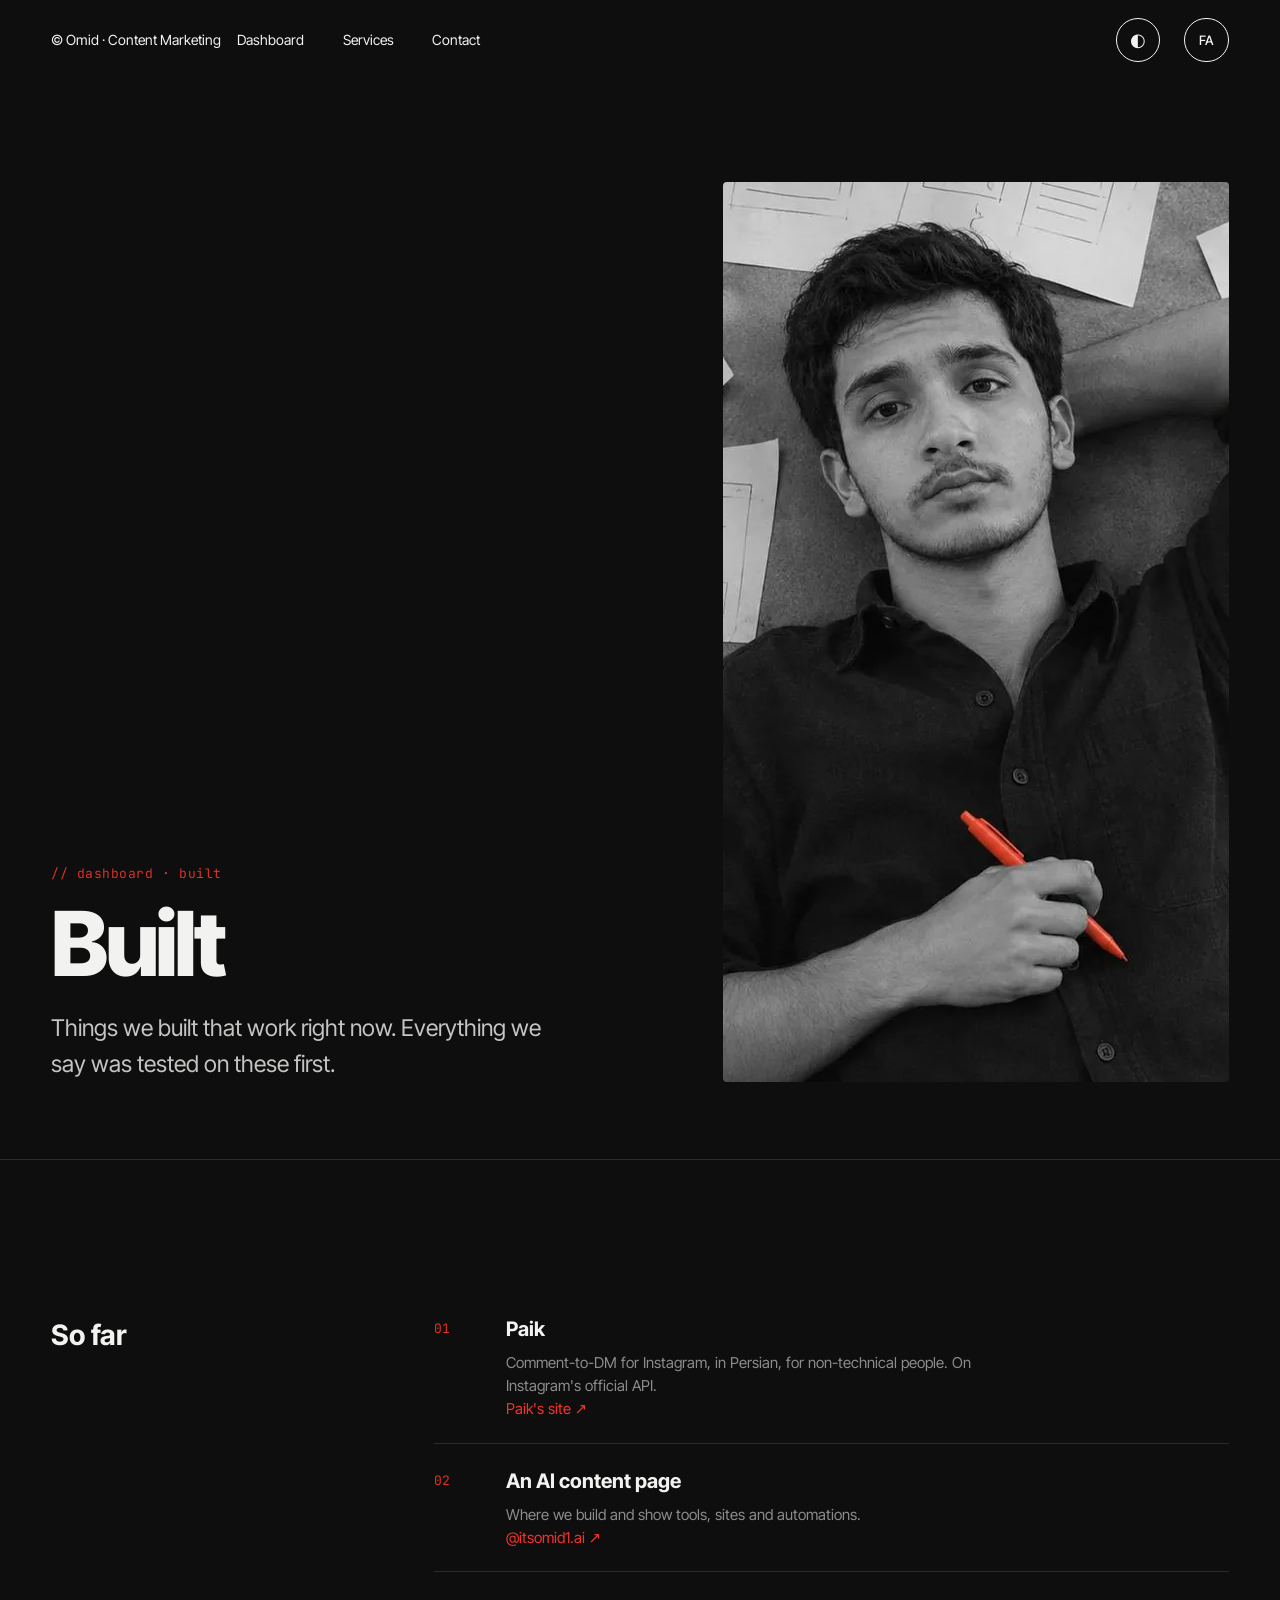
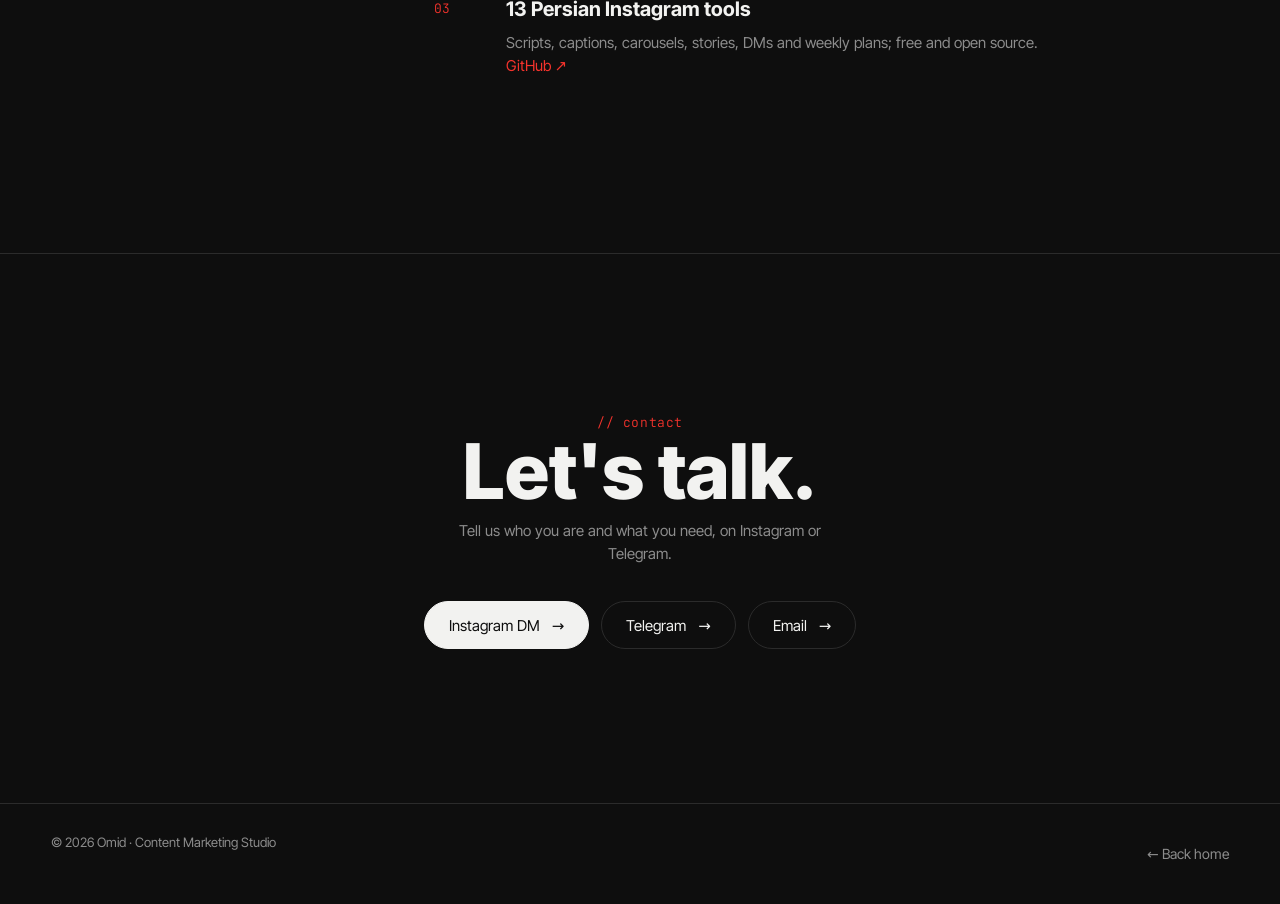
==== built.html @ 285864b6 "Omid personal-brand site: bilingual, light/dark, 8 pages Co-Authored-By: Claude Opus 5.5 <noreply@an" ====
<!doctype html>
<html lang="fa" dir="rtl">
<head>
<meta charset="utf-8">
<meta name="viewport" content="width=device-width, initial-scale=1">
<title>ساخته‌ها | امید</title>
<meta name="description" content="چیزهایی که ساختیم و همین الان کار می‌کنن. هر حرفی می‌زنیم، اول روی همین‌ها امتحان شده.">
<meta property="og:title" content="ساخته‌ها | امید">
<meta property="og:image" content="https://omidkhavari1708-pixel.github.io/omidtalks/img/og.jpg">
<meta name="theme-color" content="#0e0e0e">
<meta name="title-en" content="Built | Omid">
<link rel="stylesheet" href="css/site.css">
</head>
<body>
<nav class="nav dark">
  <a href="index.html" data-en="© Omid · Content Marketing">© امید · کانتنت مارکتینگ</a>
  <div class="links"><a href="index.html#dash" data-en="Dashboard">داشبورد</a><a href="index.html#services" data-en="Services">خدمات</a><a href="#contact" data-en="Contact">تماس</a></div>
  <button class="theme" type="button" aria-label="Light / dark" title="Light / dark"><span aria-hidden="true">◐</span></button>
  <button class="lang" type="button" aria-label="English" data-en-aria="فارسی">EN</button>
</nav>
<main>
<header class="page-head">
  <div class="rv"><span class="tag">// dashboard · built</span><h1 data-en="Built">ساخته‌ها</h1><p class="lead" data-en="Things we built that work right now. Everything we say was tested on these first.">چیزهایی که ساختیم و همین الان کار می‌کنن. هر حرفی می‌زنیم، اول روی همین‌ها امتحان شده.</p></div>
  <img class="rv" src="img/sketches.webp" alt="" width="1600" height="900">
</header>
<section class="block rv"><h2 data-en="So far">تا امروز</h2><ol class="items"><li><b>01</b><div><h3 data-en="Paik">پیک</h3><p data-en="Comment-to-DM for Instagram, in Persian, for non-technical people. On Instagram's official API.">کامنت به دایرکت برای اینستاگرام، فارسی و برای آدمای غیرفنی. روی API رسمی اینستاگرام.</p><p><a href="https://paikfa1omidkhavarei.github.io" target="_blank" rel="noopener"><span data-en="Paik's site">سایت پیک</span> ↗</a></p></div></li><li><b>02</b><div><h3 data-en="An AI content page">پیج تولید محتوای AI</h3><p data-en="Where we build and show tools, sites and automations.">جایی که ابزارها، سایت‌ها و اتوماسیون‌ها رو می‌سازیم و نشون می‌دیم.</p><p><a href="https://instagram.com/itsomid1.ai" target="_blank" rel="noopener"><span data-en="@itsomid1.ai">@itsomid1.ai</span> ↗</a></p></div></li><li><b>03</b><div><h3 data-en="13 Persian Instagram tools">۱۳ ابزار فارسی اینستاگرام</h3><p data-en="Scripts, captions, carousels, stories, DMs and weekly plans; free and open source.">سناریو، کپشن، کاروسل، استوری، دایرکت و برنامه‌ی هفته؛ رایگان و متن‌باز.</p><p><a href="https://github.com/omidkhavari1708-pixel/instagram-agent-fa" target="_blank" rel="noopener"><span data-en="GitHub">گیت‌هاب</span> ↗</a></p></div></li></ol></section>
<section class="cta" id="contact">
  <span class="tag">// contact</span>
  <h2 data-en="Let's talk.">بیا حرف بزنیم.</h2>
  <p class="small" style="margin:0 auto 8px" data-en="Tell us who you are and what you need, on Instagram or Telegram.">بگو کی هستی و دنبال چی هستی؛ تو دایرکت یا تلگرام.</p>
  <div class="row">
    <a class="btn solid" href="https://ig.me/m/omidtalks1" target="_blank" rel="noopener"><span data-en="Instagram DM">دایرکت اینستاگرام</span><i aria-hidden="true">←</i></a>
    <a class="btn" href="https://t.me/itsomid_ai" target="_blank" rel="noopener"><span data-en="Telegram">تلگرام</span><i aria-hidden="true">←</i></a>
    <a class="btn" href="mailto:omidkhavarimarketer@gmail.com"><span data-en="Email">ایمیل</span><i aria-hidden="true">←</i></a>
  </div>
</section>
</main>
<footer><span data-en="© 2026 Omid · Content Marketing Studio">© ۱۴۰۵ امید · استودیوی کانتنت مارکتینگ</span><a class="back" href="index.html"><span data-en="← Back home">← برگشت به صفحه‌ی اصلی</span></a></footer>
<script src="js/site.js"></script>
</body>
</html>
---- css/site.css ----
@font-face{font-family:Nimkat;src:url(../fonts/nimkat.woff2) format("woff2");font-display:swap}
@font-face{font-family:"Inter Tight";src:url(../fonts/inter-tight.woff2) format("woff2");font-weight:400 800;font-display:swap}
@font-face{font-family:Mono;src:url(../fonts/jetbrains-mono.woff2) format("woff2");font-weight:300;font-display:swap}
html[data-theme=light]{--ink:#f4f4f2;--ink2:#e9e9e6;--paper:#0e0e0e;--mute:#5e5e5e;--line:#d2d2d0}
:root{--ink:#0e0e0e;--ink2:#161616;--paper:#f2f2f0;--mute:#8c8c8c;--line:#2b2b2b;--accent:#F5332C;--pad:clamp(16px,4vw,56px);--ease:cubic-bezier(.2,.7,.2,1)}
*{box-sizing:border-box;margin:0;padding:0}
html{scroll-behavior:smooth}
body{background:var(--ink);color:var(--paper);font:400 17px/1.7 Nimkat,"Inter Tight",system-ui,sans-serif;-webkit-font-smoothing:antialiased}
html[lang=en] body{font-family:"Inter Tight",system-ui,sans-serif;line-height:1.55}
a{color:inherit;text-decoration:none}
img{display:block;max-width:100%}
:focus-visible{outline:2px solid var(--accent);outline-offset:3px}
.tag{font:300 13px/1 Mono,monospace;color:var(--accent);letter-spacing:.04em;direction:ltr;unicode-bidi:isolate}
section{padding:clamp(72px,12vw,160px) var(--pad);border-top:1px solid var(--line)}

/* nav */
.nav{position:absolute;inset:0 0 auto;z-index:5;display:flex;align-items:center;justify-content:space-between;gap:16px;padding:18px var(--pad);color:#0e0e0e;font-size:14px}
.nav .links{display:flex;gap:clamp(14px,3vw,40px)}
.nav a:hover{color:var(--accent)}
.lang{min-width:44px;min-height:44px;border:1px solid currentColor;border-radius:99px;background:none;color:inherit;font:500 13px "Inter Tight",sans-serif;cursor:pointer;padding:0 14px}
.lang:hover,.theme:hover{background:#0e0e0e;color:#f2f2f0}
.theme{min-width:44px;min-height:44px;border:1px solid currentColor;border-radius:99px;background:none;color:inherit;font-size:18px;cursor:pointer;margin-inline-start:auto}
.nav .theme+.lang{margin-inline-start:8px}

/* hero: photo, then name, then cut-out on top so the head sits over the letters */
.hero{position:relative;height:100svh;min-height:560px;overflow:hidden;background:#969696;color:#0e0e0e;border:0;padding:0}
.hero>img{position:absolute;inset:0;width:100%;height:100%;object-fit:cover;object-position:78% 30%}
.hero .cut{z-index:3;pointer-events:none}
.name{position:absolute;z-index:2;left:var(--pad);top:20vh;direction:rtl;font:800 clamp(6rem,21vw,22rem)/.8 Nimkat,sans-serif;letter-spacing:-.02em;white-space:nowrap}
html[lang=en] .name{direction:ltr;font-family:"Inter Tight";letter-spacing:-.06em;font-weight:600}
.role{position:absolute;z-index:4;left:var(--pad);bottom:clamp(28px,7vh,72px);font-size:clamp(22px,3.2vw,44px);line-height:1.15;font-weight:600}
.role .tag{display:block;margin-bottom:12px}
.scroll{position:absolute;z-index:4;right:var(--pad);bottom:clamp(28px,7vh,72px);font:300 12px Mono,monospace;writing-mode:vertical-rl;color:var(--paper);opacity:.8}

/* intro */
.intro{display:grid;grid-template-columns:1.25fr 1fr;gap:clamp(32px,6vw,96px);align-items:center}
.statement{font-size:clamp(26px,3.6vw,52px);line-height:1.35;font-weight:600;margin:18px 0 28px}
html[lang=en] .statement{line-height:1.15;letter-spacing:-.02em}
.statement em{font-style:normal;color:var(--accent)}
.small{color:var(--mute);max-width:46ch;font-size:15px}
.intro figure img{width:100%;aspect-ratio:16/9;object-fit:cover;border-radius:4px}

/* button: orange fill slides in from the start edge, arrow nudges forward */
.btn{position:relative;display:inline-flex;align-items:center;gap:12px;min-height:48px;padding:0 24px;border:1px solid var(--line);border-radius:99px;overflow:hidden;isolation:isolate;font-size:15px;margin-top:28px;transition:border-color .3s}
.btn::before{content:"";position:absolute;inset:0;z-index:-1;background:var(--accent);transform:scaleX(0);transform-origin:right;transition:transform .45s var(--ease)}
html[dir=ltr] .btn::before{transform-origin:left}
.btn:hover{border-color:var(--accent)}.btn:hover::before{transform:scaleX(1)}
.btn i{font-style:normal;transition:transform .35s var(--ease)}
.btn:hover i{transform:translateX(-5px)}html[dir=ltr] .btn:hover i{transform:translateX(5px)}
.btn.solid{background:var(--paper);color:var(--ink);border-color:var(--paper)}
.btn.solid:hover{color:var(--paper)}

/* dashboard rail */
.head{display:flex;align-items:end;justify-content:space-between;gap:24px;margin-bottom:40px}
.head h2{font-size:clamp(30px,4.4vw,64px);line-height:1.1;font-weight:700}
html[lang=en] .head h2{letter-spacing:-.03em}
.hint{font:300 12px Mono,monospace;color:var(--mute);white-space:nowrap}
.rail{display:grid;grid-auto-flow:column;grid-auto-columns:min(82vw,430px);gap:16px;overflow-x:auto;scroll-snap-type:x mandatory;padding-bottom:12px;cursor:grab;scrollbar-width:thin;scrollbar-color:#333 transparent}
.rail.drag{cursor:grabbing;scroll-snap-type:none}
.card{scroll-snap-align:start;background:var(--ink2);border:1px solid var(--line);border-radius:6px;overflow:hidden;display:flex;flex-direction:column;user-select:none}
.card img{aspect-ratio:4/5;object-fit:cover;width:100%;-webkit-user-drag:none}
.card .body{padding:24px;display:flex;flex-direction:column;gap:12px;flex:1}
.card h3{font-size:22px;font-weight:700}
.card li{list-style:none;padding:10px 0;border-top:1px solid var(--line);font-size:15px;display:flex;gap:10px}
.card li b{color:var(--accent);font:300 13px Mono,monospace;padding-top:3px}
.count{font:300 clamp(64px,8vw,104px)/1 Mono,monospace;color:transparent;-webkit-text-stroke:1px var(--paper)}
.card a.more{margin-top:auto;color:var(--accent);font-size:14px}

/* services */
.svc{display:grid;grid-template-columns:minmax(120px,1fr) 2fr minmax(160px,1fr);gap:clamp(20px,4vw,64px);padding:clamp(40px,6vw,72px) 0;border-top:1px solid var(--line);align-items:start}
.svc:first-of-type{border-top:0}
.num{font:300 clamp(80px,12vw,180px)/.85 Mono,monospace;color:transparent;-webkit-text-stroke:1px var(--paper);direction:ltr}
.svc h3{font-size:clamp(26px,3vw,42px);line-height:1.2;font-weight:700;margin-bottom:12px}
html[lang=en] .svc h3{letter-spacing:-.02em}
.svc p{color:var(--mute);max-width:52ch;font-size:15px;margin-bottom:22px}
.svc ol{list-style:none}
.svc ol li{display:flex;justify-content:space-between;gap:16px;padding:12px 0;border-top:1px solid var(--line);font-size:15px}
.svc ol li span{font:300 12px Mono,monospace;color:var(--mute)}
.svc img{width:100%;aspect-ratio:3/4;object-fit:cover;border-radius:4px;filter:grayscale(.15)}

/* contact */
.contact{position:relative;min-height:90svh;display:flex;align-items:end;overflow:hidden;padding-bottom:clamp(48px,8vw,96px)}
.contact>img{position:absolute;inset:0;width:100%;height:100%;object-fit:cover;opacity:.55}
.contact::after{content:"";position:absolute;inset:0;background:linear-gradient(to top,var(--ink) 15%,transparent 70%)}
.contact .in{position:relative;z-index:1}
.contact h2{font-size:clamp(48px,9vw,140px);line-height:.95;font-weight:800;margin:16px 0 8px}
html[lang=en] .contact h2{letter-spacing:-.05em}
.contact .row{display:flex;flex-wrap:wrap;gap:12px}
footer{display:flex;justify-content:space-between;flex-wrap:wrap;gap:12px;padding:28px var(--pad);border-top:1px solid var(--line);color:var(--mute);font-size:13px}

/* reveal */
html.js .rv{opacity:0;transform:translateY(24px);transition:opacity .8s var(--ease),transform .8s var(--ease)}
html.js .rv.on{opacity:1;transform:none}
@media (prefers-reduced-motion:reduce){html{scroll-behavior:auto}.rv{opacity:1;transform:none;transition:none}.btn::before,.btn i{transition:none}}


/* detail pages */
.nav.dark{position:relative;color:var(--paper)}
.nav.dark .lang:hover,.nav.dark .theme:hover{background:var(--paper);color:var(--ink)}
.page-head{padding:clamp(48px,8vw,110px) var(--pad) clamp(40px,6vw,80px);display:grid;grid-template-columns:1.2fr 1fr;gap:clamp(28px,5vw,80px);align-items:end}
.page-head h1{font-size:clamp(44px,7vw,110px);line-height:1;font-weight:800;margin:14px 0 22px}
html[lang=en] .page-head h1{letter-spacing:-.04em}
.page-head .lead{font-size:clamp(18px,1.8vw,24px);color:var(--paper);opacity:.8;max-width:40ch}
.page-head img{width:100%;aspect-ratio:16/9;object-fit:cover;border-radius:4px}
.block{display:grid;grid-template-columns:minmax(160px,1fr) 2.4fr;gap:clamp(20px,4vw,64px)}
.block h2{font-size:clamp(22px,2.2vw,30px);font-weight:700}
.items{list-style:none}
.items li{display:grid;grid-template-columns:56px 1fr;gap:16px;padding:22px 0;border-top:1px solid var(--line)}
.items li:first-child{border-top:0;padding-top:0}
.items b{font:300 13px Mono,monospace;color:var(--accent);padding-top:6px;direction:ltr}
.items h3{font-size:20px;font-weight:700;margin-bottom:6px}
.items p{color:var(--mute);font-size:15px;max-width:60ch}
.items a{color:var(--accent)}
details{border-top:1px solid var(--line);padding:18px 0}
details:first-child{border-top:0;padding-top:0}
summary{cursor:pointer;font-size:18px;font-weight:600;list-style:none;display:flex;justify-content:space-between;gap:16px;min-height:44px;align-items:center}
summary::after{content:"+";color:var(--accent);font:300 22px Mono,monospace}
details[open] summary::after{content:"−"}
details p{color:var(--mute);margin-top:10px;max-width:60ch}
.cta{text-align:center}
.cta h2{font-size:clamp(36px,6vw,88px);line-height:1;font-weight:800;margin-bottom:8px}
.cta .row{display:flex;justify-content:center;flex-wrap:wrap;gap:12px}
.back{display:inline-flex;min-height:44px;align-items:center;color:var(--mute);font-size:14px}
.back:hover{color:var(--accent)}
.svc h3 a:hover,.card h3 a:hover{color:var(--accent)}
@media (max-width:860px){.page-head,.block{grid-template-columns:1fr}}

@media (max-width:860px){
  .nav .links,.nav>a{display:none}
  .nav{justify-content:flex-end}
  .hero{background:#969696}
  .hero>img{top:auto;height:74%;object-position:74% 0}
  .name{top:11vh;inset-inline:0;left:0;text-align:center;font-size:36vw}
  .role{color:#f2f2f0}
  .intro{grid-template-columns:1fr}
  .svc{grid-template-columns:1fr}
  .svc img{aspect-ratio:4/5;max-height:70svh}
  .num{font-size:96px}
  .head{flex-direction:column;align-items:start}
}
@media (max-width:860px){.nav.dark>a{display:inline-flex}.nav.dark{justify-content:space-between}}
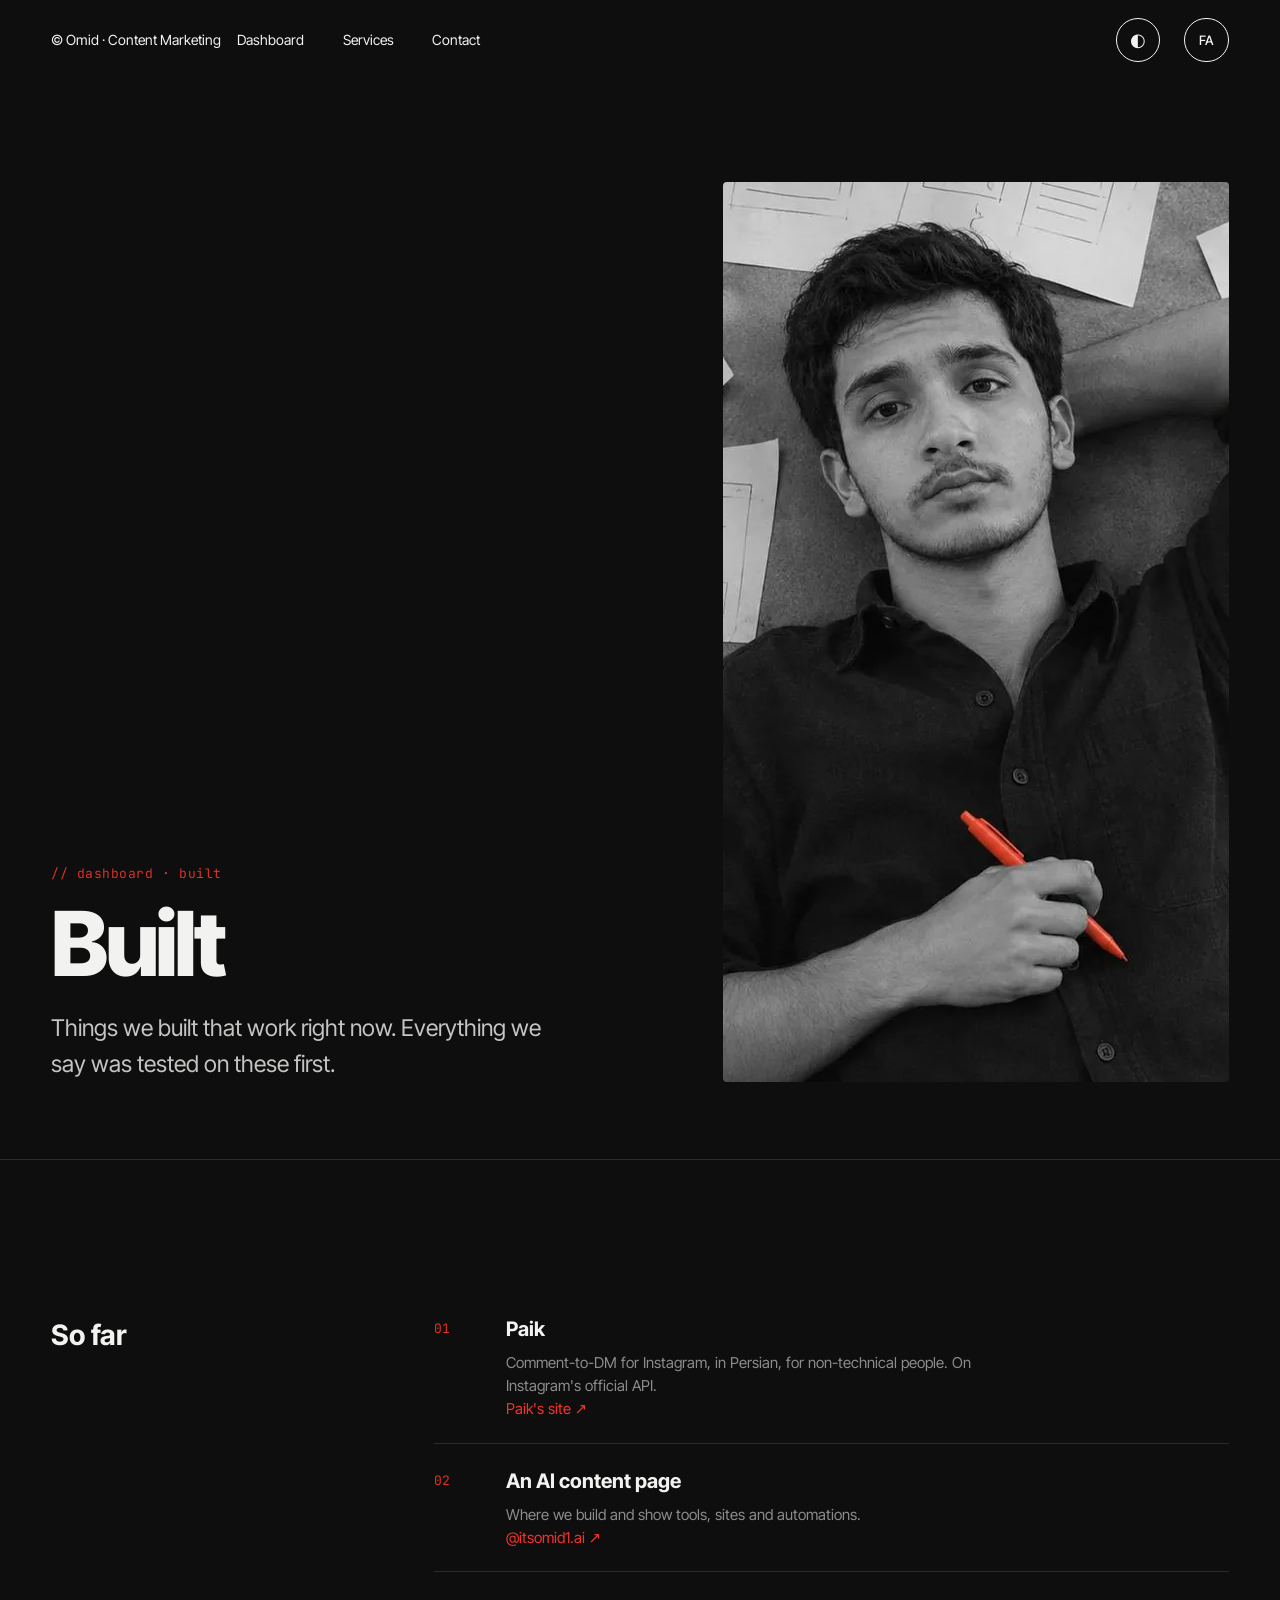
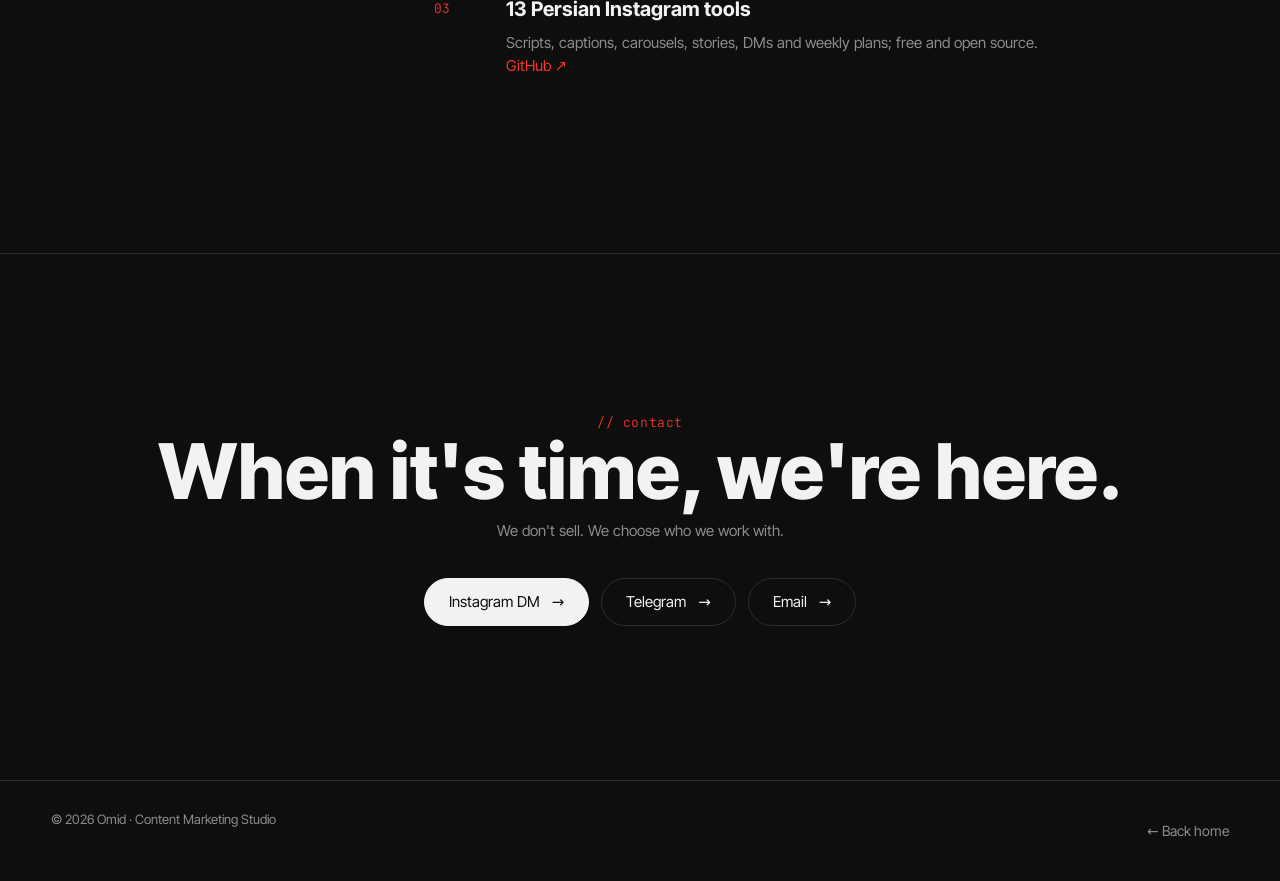
==== commit 934a8c07: "Quiet-luxury copy: why we exist, we don't sell, evidence rule Co-Authored-By: Claude Opus 5.5 <norep" ====
--- a/built.html
+++ b/built.html
@@ -26,8 +26,8 @@
 <section class="block rv"><h2 data-en="So far">تا امروز</h2><ol class="items"><li><b>01</b><div><h3 data-en="Paik">پیک</h3><p data-en="Comment-to-DM for Instagram, in Persian, for non-technical people. On Instagram's official API.">کامنت به دایرکت برای اینستاگرام، فارسی و برای آدمای غیرفنی. روی API رسمی اینستاگرام.</p><p><a href="https://paikfa1omidkhavarei.github.io" target="_blank" rel="noopener"><span data-en="Paik's site">سایت پیک</span> ↗</a></p></div></li><li><b>02</b><div><h3 data-en="An AI content page">پیج تولید محتوای AI</h3><p data-en="Where we build and show tools, sites and automations.">جایی که ابزارها، سایت‌ها و اتوماسیون‌ها رو می‌سازیم و نشون می‌دیم.</p><p><a href="https://instagram.com/itsomid1.ai" target="_blank" rel="noopener"><span data-en="@itsomid1.ai">@itsomid1.ai</span> ↗</a></p></div></li><li><b>03</b><div><h3 data-en="13 Persian Instagram tools">۱۳ ابزار فارسی اینستاگرام</h3><p data-en="Scripts, captions, carousels, stories, DMs and weekly plans; free and open source.">سناریو، کپشن، کاروسل، استوری، دایرکت و برنامه‌ی هفته؛ رایگان و متن‌باز.</p><p><a href="https://github.com/omidkhavari1708-pixel/instagram-agent-fa" target="_blank" rel="noopener"><span data-en="GitHub">گیت‌هاب</span> ↗</a></p></div></li></ol></section>
 <section class="cta" id="contact">
   <span class="tag">// contact</span>
-  <h2 data-en="Let's talk.">بیا حرف بزنیم.</h2>
-  <p class="small" style="margin:0 auto 8px" data-en="Tell us who you are and what you need, on Instagram or Telegram.">بگو کی هستی و دنبال چی هستی؛ تو دایرکت یا تلگرام.</p>
+  <h2 data-en="When it's time, we're here.">هر وقت وقتش شد، ما این‌جاییم.</h2>
+  <p class="small" style="margin:0 auto 8px" data-en="We don't sell. We choose who we work with.">ما چیزی نمی‌فروشیم. انتخاب می‌کنیم با کی کار کنیم.</p>
   <div class="row">
     <a class="btn solid" href="https://ig.me/m/omidtalks1" target="_blank" rel="noopener"><span data-en="Instagram DM">دایرکت اینستاگرام</span><i aria-hidden="true">←</i></a>
     <a class="btn" href="https://t.me/itsomid_ai" target="_blank" rel="noopener"><span data-en="Telegram">تلگرام</span><i aria-hidden="true">←</i></a>
--- a/css/site.css
+++ b/css/site.css
@@ -80,7 +80,7 @@
 
 /* contact */
 .contact{position:relative;min-height:90svh;display:flex;align-items:end;overflow:hidden;padding-bottom:clamp(48px,8vw,96px)}
-.contact>img{position:absolute;inset:0;width:100%;height:100%;object-fit:cover;opacity:.55}
+.contact>img{position:absolute;inset:0;width:100%;height:100%;object-fit:cover;object-position:50% 25%;opacity:.55}
 .contact::after{content:"";position:absolute;inset:0;background:linear-gradient(to top,var(--ink) 15%,transparent 70%)}
 .contact .in{position:relative;z-index:1}
 .contact h2{font-size:clamp(48px,9vw,140px);line-height:.95;font-weight:800;margin:16px 0 8px}
@@ -139,3 +139,4 @@
   .head{flex-direction:column;align-items:start}
 }
 @media (max-width:860px){.nav.dark>a{display:inline-flex}.nav.dark{justify-content:space-between}}
+@media (min-width:861px){.contact{display:grid;grid-template-columns:1.3fr 1fr;gap:clamp(32px,6vw,96px);align-items:end;min-height:0}.contact::after{display:none}.contact>img{position:relative;inset:auto;order:2;width:100%;height:auto;aspect-ratio:3/4;object-position:50% 30%;opacity:1;border-radius:4px}}
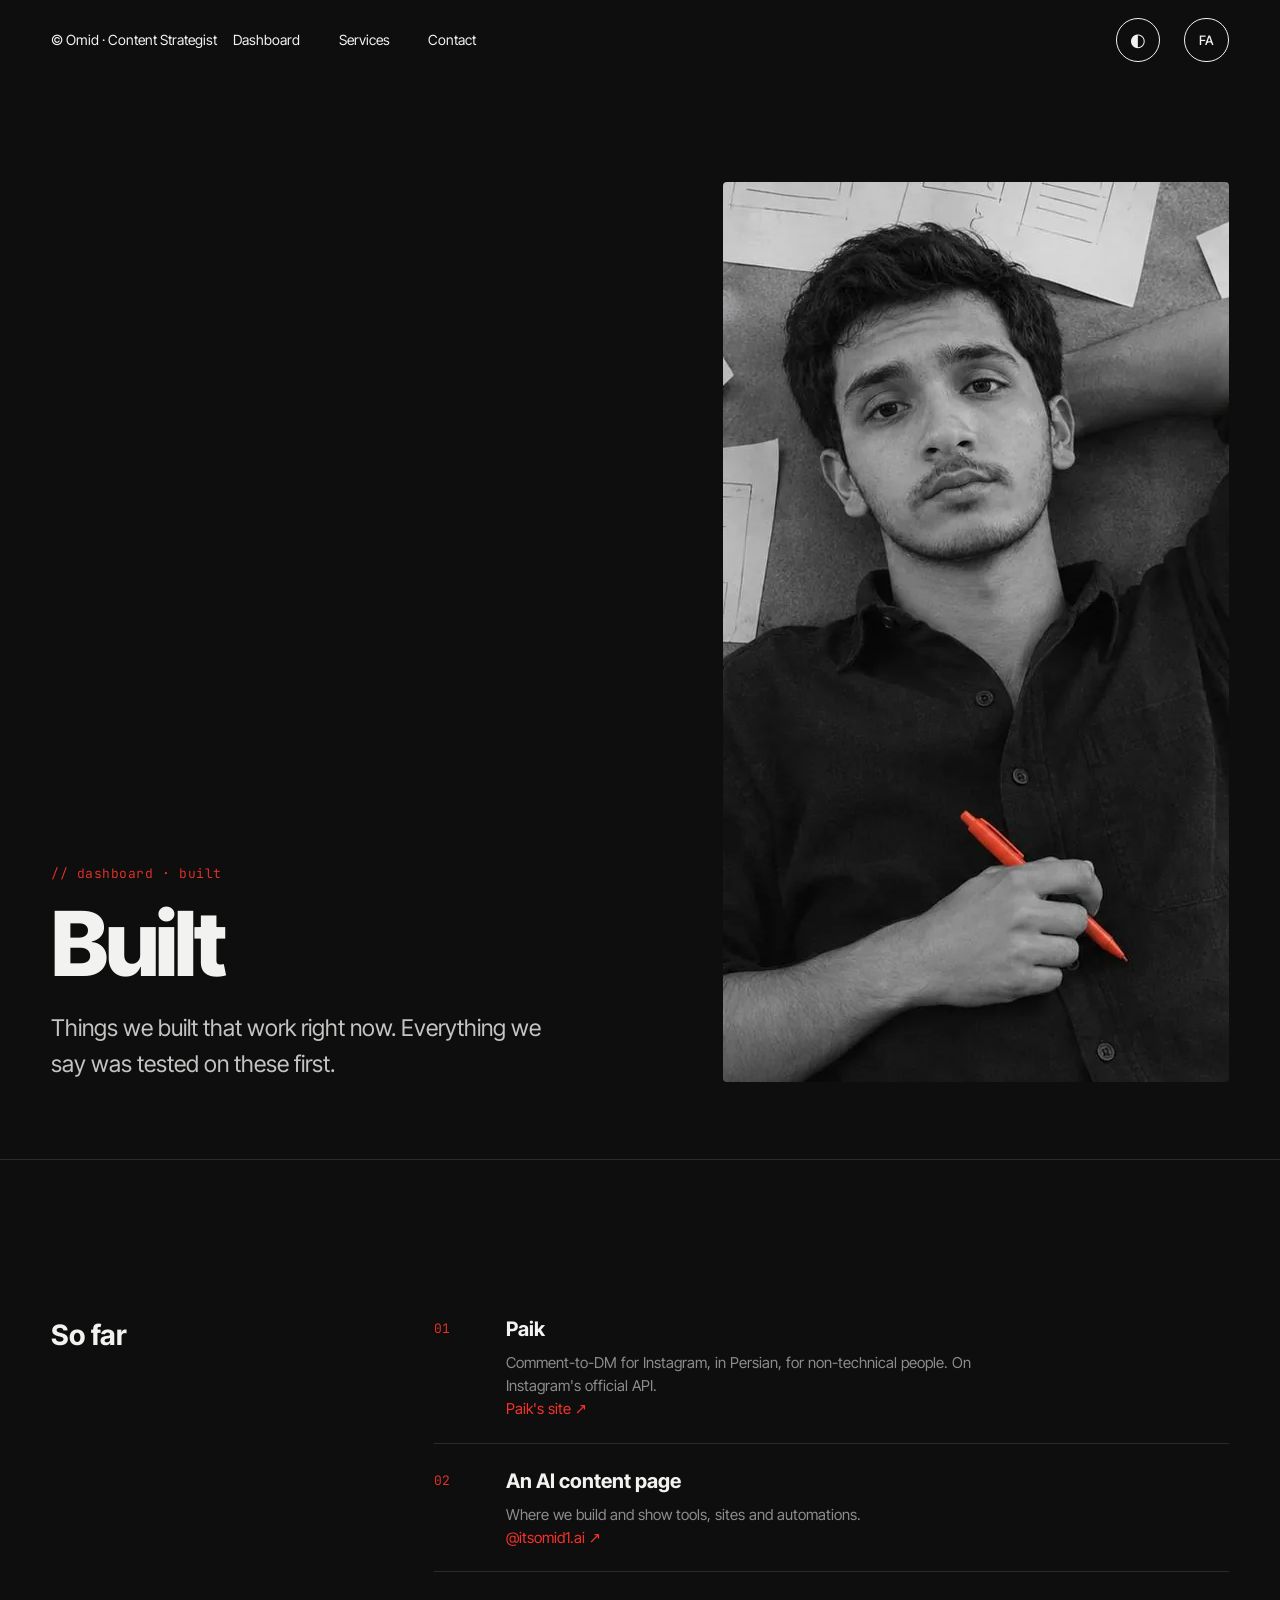
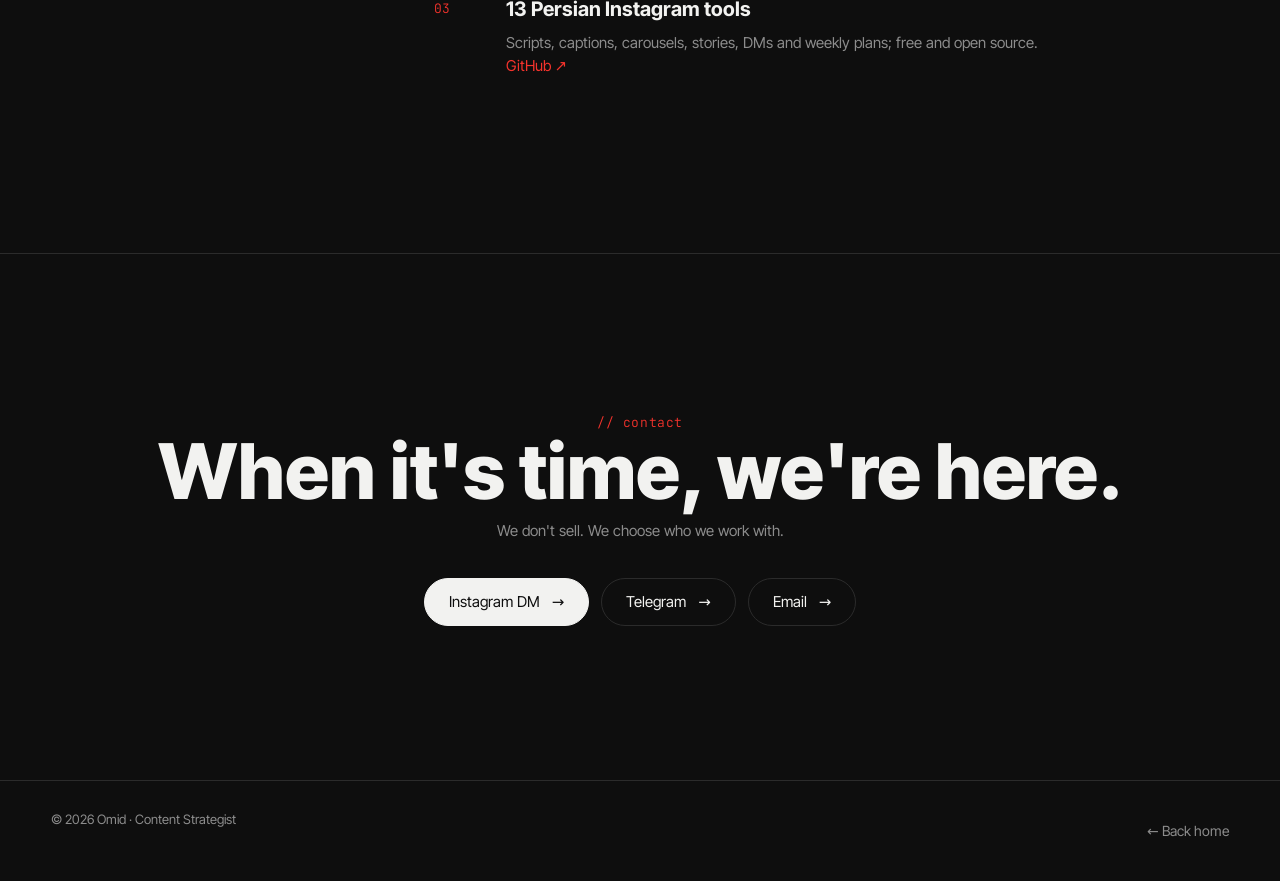
==== commit 5a802bac: "Reposition: Content Strategist Co-Authored-By: Claude Opus 5.5 <noreply@anthropic.com>" ====
--- a/built.html
+++ b/built.html
@@ -13,7 +13,7 @@
 </head>
 <body>
 <nav class="nav dark">
-  <a href="index.html" data-en="© Omid · Content Marketing">© امید · کانتنت مارکتینگ</a>
+  <a href="index.html" data-en="© Omid · Content Strategist">© امید · استراتژیست محتوا</a>
   <div class="links"><a href="index.html#dash" data-en="Dashboard">داشبورد</a><a href="index.html#services" data-en="Services">خدمات</a><a href="#contact" data-en="Contact">تماس</a></div>
   <button class="theme" type="button" aria-label="Light / dark" title="Light / dark"><span aria-hidden="true">◐</span></button>
   <button class="lang" type="button" aria-label="English" data-en-aria="فارسی">EN</button>
@@ -35,7 +35,7 @@
   </div>
 </section>
 </main>
-<footer><span data-en="© 2026 Omid · Content Marketing Studio">© ۱۴۰۵ امید · استودیوی کانتنت مارکتینگ</span><a class="back" href="index.html"><span data-en="← Back home">← برگشت به صفحه‌ی اصلی</span></a></footer>
+<footer><span data-en="© 2026 Omid · Content Strategist">© ۱۴۰۵ امید · استراتژیست محتوا</span><a class="back" href="index.html"><span data-en="← Back home">← برگشت به صفحه‌ی اصلی</span></a></footer>
 <script src="js/site.js"></script>
 </body>
 </html>
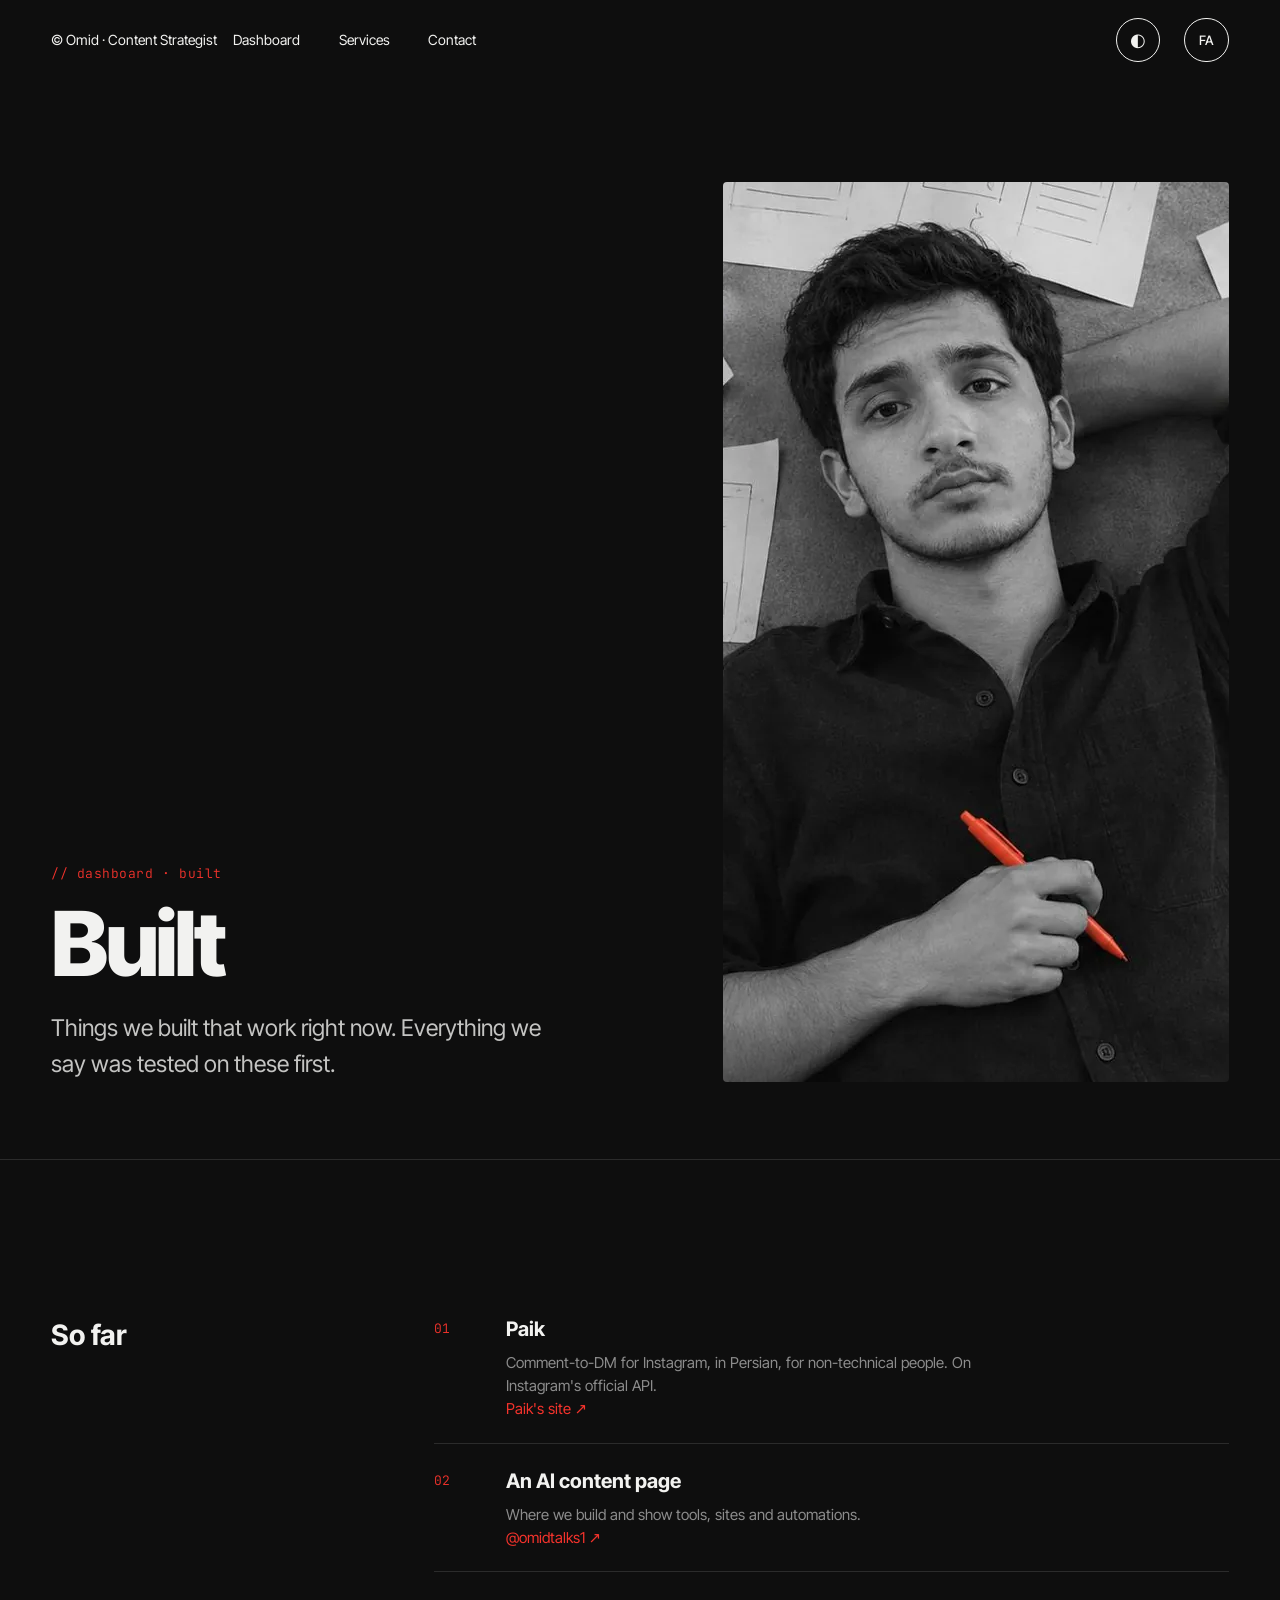
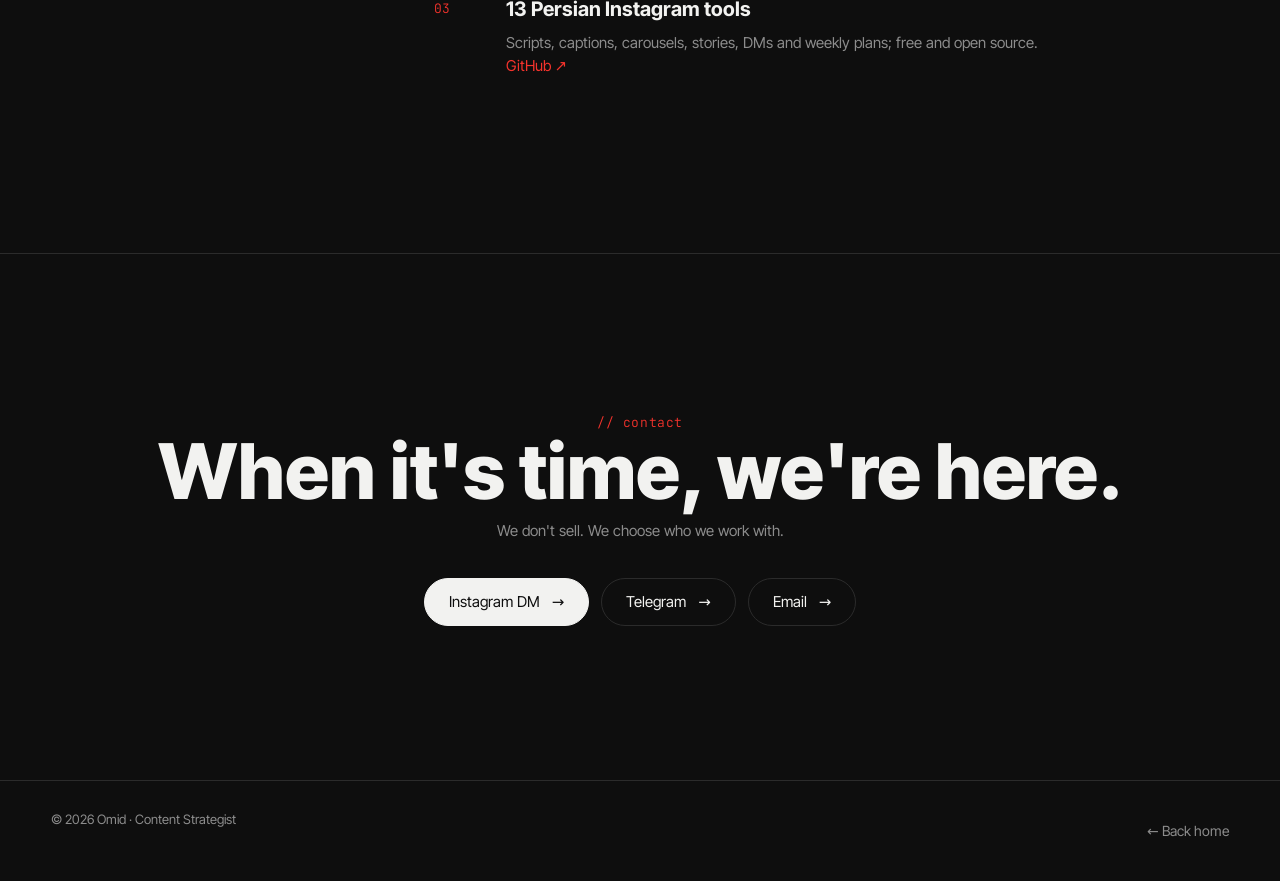
==== commit 8d79961e: "Instagram links back to omidtalks1 (main content page) Co-Authored-By: Claude Opus 5.5 <noreply@anth" ====
--- a/built.html
+++ b/built.html
@@ -23,7 +23,7 @@
   <div class="rv"><span class="tag">// dashboard · built</span><h1 data-en="Built">ساخته‌ها</h1><p class="lead" data-en="Things we built that work right now. Everything we say was tested on these first.">چیزهایی که ساختیم و همین الان کار می‌کنن. هر حرفی می‌زنیم، اول روی همین‌ها امتحان شده.</p></div>
   <img class="rv" src="img/sketches.webp" alt="" width="1600" height="900">
 </header>
-<section class="block rv"><h2 data-en="So far">تا امروز</h2><ol class="items"><li><b>01</b><div><h3 data-en="Paik">پیک</h3><p data-en="Comment-to-DM for Instagram, in Persian, for non-technical people. On Instagram's official API.">کامنت به دایرکت برای اینستاگرام، فارسی و برای آدمای غیرفنی. روی API رسمی اینستاگرام.</p><p><a href="https://paikfa1omidkhavarei.github.io" target="_blank" rel="noopener"><span data-en="Paik's site">سایت پیک</span> ↗</a></p></div></li><li><b>02</b><div><h3 data-en="An AI content page">پیج تولید محتوای AI</h3><p data-en="Where we build and show tools, sites and automations.">جایی که ابزارها، سایت‌ها و اتوماسیون‌ها رو می‌سازیم و نشون می‌دیم.</p><p><a href="https://instagram.com/itsomid1.ai" target="_blank" rel="noopener"><span data-en="@itsomid1.ai">@itsomid1.ai</span> ↗</a></p></div></li><li><b>03</b><div><h3 data-en="13 Persian Instagram tools">۱۳ ابزار فارسی اینستاگرام</h3><p data-en="Scripts, captions, carousels, stories, DMs and weekly plans; free and open source.">سناریو، کپشن، کاروسل، استوری، دایرکت و برنامه‌ی هفته؛ رایگان و متن‌باز.</p><p><a href="https://github.com/omidkhavari1708-pixel/instagram-agent-fa" target="_blank" rel="noopener"><span data-en="GitHub">گیت‌هاب</span> ↗</a></p></div></li></ol></section>
+<section class="block rv"><h2 data-en="So far">تا امروز</h2><ol class="items"><li><b>01</b><div><h3 data-en="Paik">پیک</h3><p data-en="Comment-to-DM for Instagram, in Persian, for non-technical people. On Instagram's official API.">کامنت به دایرکت برای اینستاگرام، فارسی و برای آدمای غیرفنی. روی API رسمی اینستاگرام.</p><p><a href="https://paikfa1omidkhavarei.github.io" target="_blank" rel="noopener"><span data-en="Paik's site">سایت پیک</span> ↗</a></p></div></li><li><b>02</b><div><h3 data-en="An AI content page">پیج تولید محتوای AI</h3><p data-en="Where we build and show tools, sites and automations.">جایی که ابزارها، سایت‌ها و اتوماسیون‌ها رو می‌سازیم و نشون می‌دیم.</p><p><a href="https://instagram.com/omidtalks1" target="_blank" rel="noopener"><span data-en="@omidtalks1">@omidtalks1</span> ↗</a></p></div></li><li><b>03</b><div><h3 data-en="13 Persian Instagram tools">۱۳ ابزار فارسی اینستاگرام</h3><p data-en="Scripts, captions, carousels, stories, DMs and weekly plans; free and open source.">سناریو، کپشن، کاروسل، استوری، دایرکت و برنامه‌ی هفته؛ رایگان و متن‌باز.</p><p><a href="https://github.com/omidkhavari1708-pixel/instagram-agent-fa" target="_blank" rel="noopener"><span data-en="GitHub">گیت‌هاب</span> ↗</a></p></div></li></ol></section>
 <section class="cta" id="contact">
   <span class="tag">// contact</span>
   <h2 data-en="When it's time, we're here.">هر وقت وقتش شد، ما این‌جاییم.</h2>
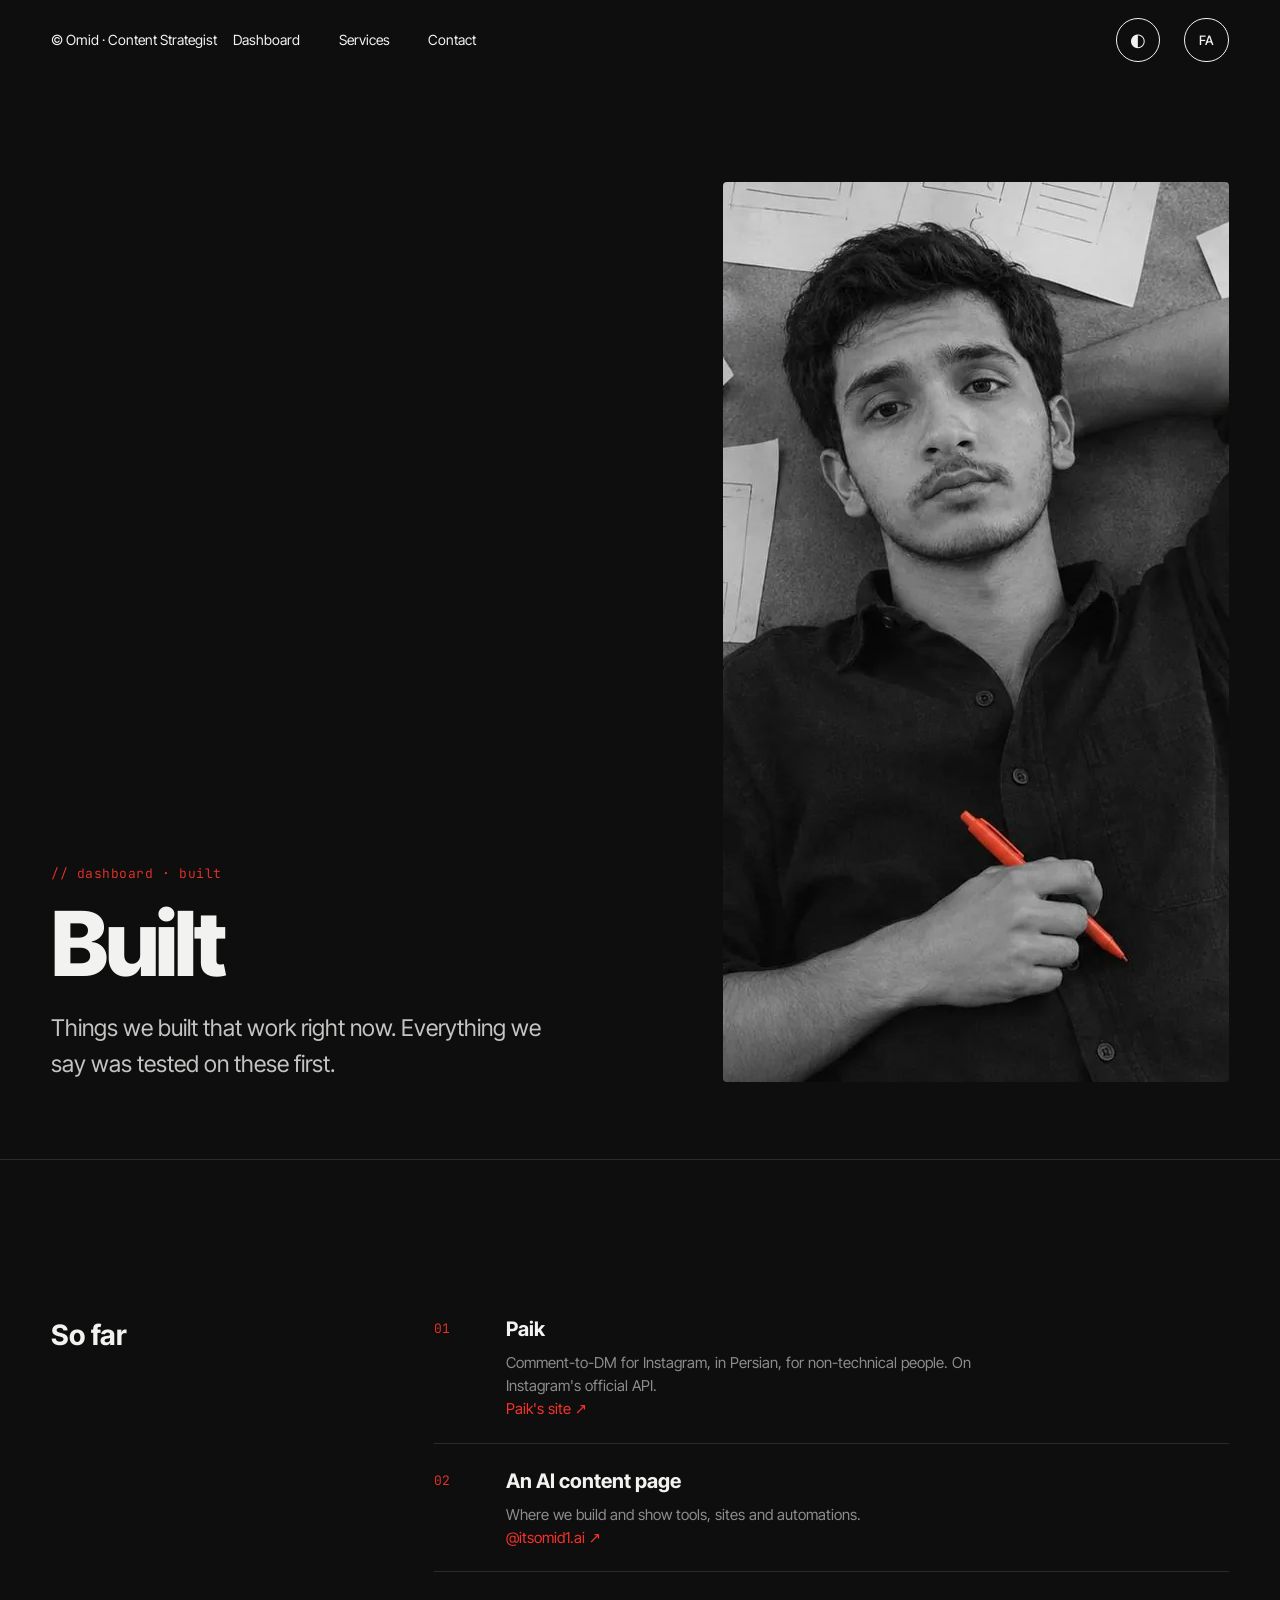
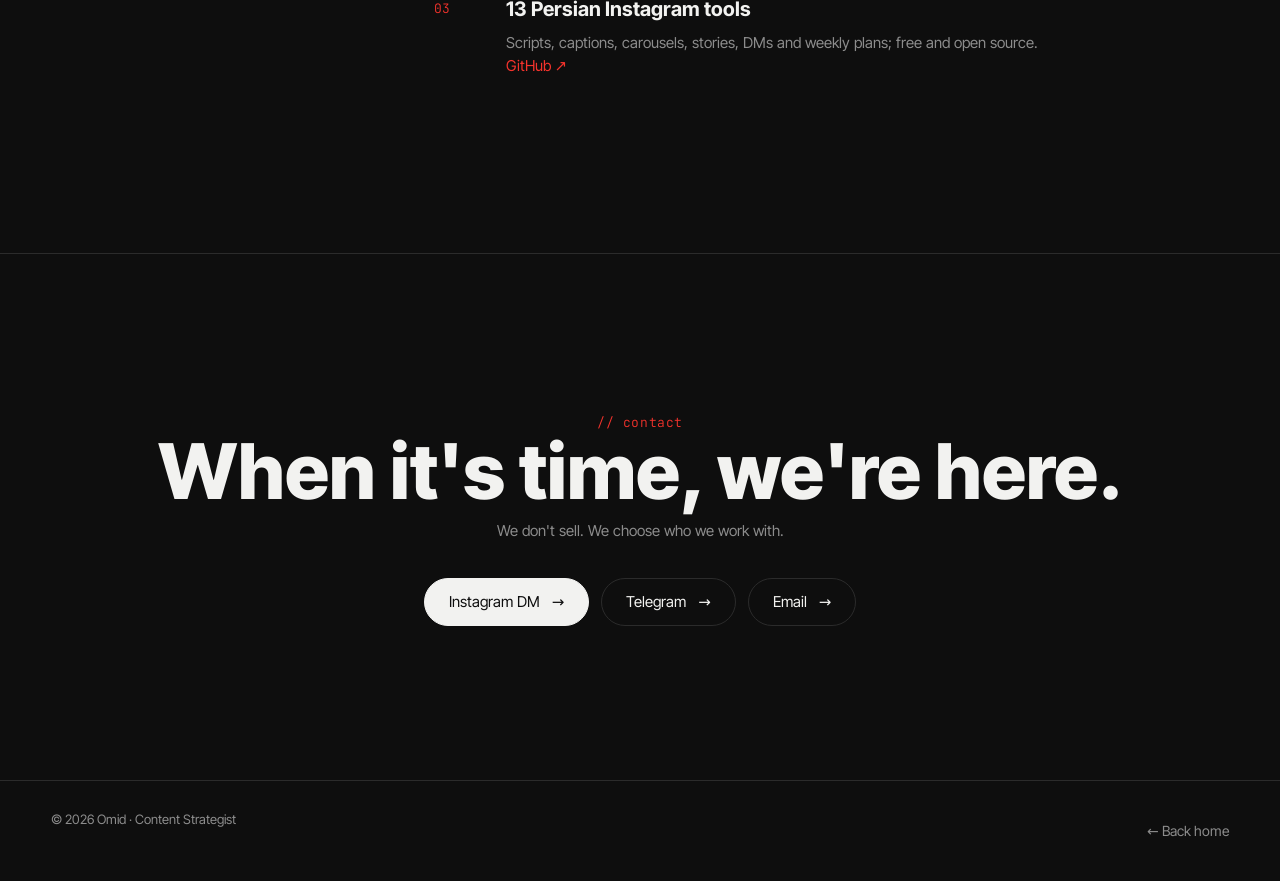
==== commit 39f6d8a2: "Instagram links back to itsomid1.ai Co-Authored-By: Claude Opus 5.5 <noreply@anthropic.com>" ====
--- a/built.html
+++ b/built.html
@@ -23,13 +23,13 @@
   <div class="rv"><span class="tag">// dashboard · built</span><h1 data-en="Built">ساخته‌ها</h1><p class="lead" data-en="Things we built that work right now. Everything we say was tested on these first.">چیزهایی که ساختیم و همین الان کار می‌کنن. هر حرفی می‌زنیم، اول روی همین‌ها امتحان شده.</p></div>
   <img class="rv" src="img/sketches.webp" alt="" width="1600" height="900">
 </header>
-<section class="block rv"><h2 data-en="So far">تا امروز</h2><ol class="items"><li><b>01</b><div><h3 data-en="Paik">پیک</h3><p data-en="Comment-to-DM for Instagram, in Persian, for non-technical people. On Instagram's official API.">کامنت به دایرکت برای اینستاگرام، فارسی و برای آدمای غیرفنی. روی API رسمی اینستاگرام.</p><p><a href="https://paikfa1omidkhavarei.github.io" target="_blank" rel="noopener"><span data-en="Paik's site">سایت پیک</span> ↗</a></p></div></li><li><b>02</b><div><h3 data-en="An AI content page">پیج تولید محتوای AI</h3><p data-en="Where we build and show tools, sites and automations.">جایی که ابزارها، سایت‌ها و اتوماسیون‌ها رو می‌سازیم و نشون می‌دیم.</p><p><a href="https://instagram.com/omidtalks1" target="_blank" rel="noopener"><span data-en="@omidtalks1">@omidtalks1</span> ↗</a></p></div></li><li><b>03</b><div><h3 data-en="13 Persian Instagram tools">۱۳ ابزار فارسی اینستاگرام</h3><p data-en="Scripts, captions, carousels, stories, DMs and weekly plans; free and open source.">سناریو، کپشن، کاروسل، استوری، دایرکت و برنامه‌ی هفته؛ رایگان و متن‌باز.</p><p><a href="https://github.com/omidkhavari1708-pixel/instagram-agent-fa" target="_blank" rel="noopener"><span data-en="GitHub">گیت‌هاب</span> ↗</a></p></div></li></ol></section>
+<section class="block rv"><h2 data-en="So far">تا امروز</h2><ol class="items"><li><b>01</b><div><h3 data-en="Paik">پیک</h3><p data-en="Comment-to-DM for Instagram, in Persian, for non-technical people. On Instagram's official API.">کامنت به دایرکت برای اینستاگرام، فارسی و برای آدمای غیرفنی. روی API رسمی اینستاگرام.</p><p><a href="https://paikfa1omidkhavarei.github.io" target="_blank" rel="noopener"><span data-en="Paik's site">سایت پیک</span> ↗</a></p></div></li><li><b>02</b><div><h3 data-en="An AI content page">پیج تولید محتوای AI</h3><p data-en="Where we build and show tools, sites and automations.">جایی که ابزارها، سایت‌ها و اتوماسیون‌ها رو می‌سازیم و نشون می‌دیم.</p><p><a href="https://instagram.com/itsomid1.ai" target="_blank" rel="noopener"><span data-en="@itsomid1.ai">@itsomid1.ai</span> ↗</a></p></div></li><li><b>03</b><div><h3 data-en="13 Persian Instagram tools">۱۳ ابزار فارسی اینستاگرام</h3><p data-en="Scripts, captions, carousels, stories, DMs and weekly plans; free and open source.">سناریو، کپشن، کاروسل، استوری، دایرکت و برنامه‌ی هفته؛ رایگان و متن‌باز.</p><p><a href="https://github.com/omidkhavari1708-pixel/instagram-agent-fa" target="_blank" rel="noopener"><span data-en="GitHub">گیت‌هاب</span> ↗</a></p></div></li></ol></section>
 <section class="cta" id="contact">
   <span class="tag">// contact</span>
   <h2 data-en="When it's time, we're here.">هر وقت وقتش شد، ما این‌جاییم.</h2>
   <p class="small" style="margin:0 auto 8px" data-en="We don't sell. We choose who we work with.">ما چیزی نمی‌فروشیم. انتخاب می‌کنیم با کی کار کنیم.</p>
   <div class="row">
-    <a class="btn solid" href="https://ig.me/m/omidtalks1" target="_blank" rel="noopener"><span data-en="Instagram DM">دایرکت اینستاگرام</span><i aria-hidden="true">←</i></a>
+    <a class="btn solid" href="https://ig.me/m/itsomid1.ai" target="_blank" rel="noopener"><span data-en="Instagram DM">دایرکت اینستاگرام</span><i aria-hidden="true">←</i></a>
     <a class="btn" href="https://t.me/itsomid_ai" target="_blank" rel="noopener"><span data-en="Telegram">تلگرام</span><i aria-hidden="true">←</i></a>
     <a class="btn" href="mailto:omidkhavarimarketer@gmail.com"><span data-en="Email">ایمیل</span><i aria-hidden="true">←</i></a>
   </div>
